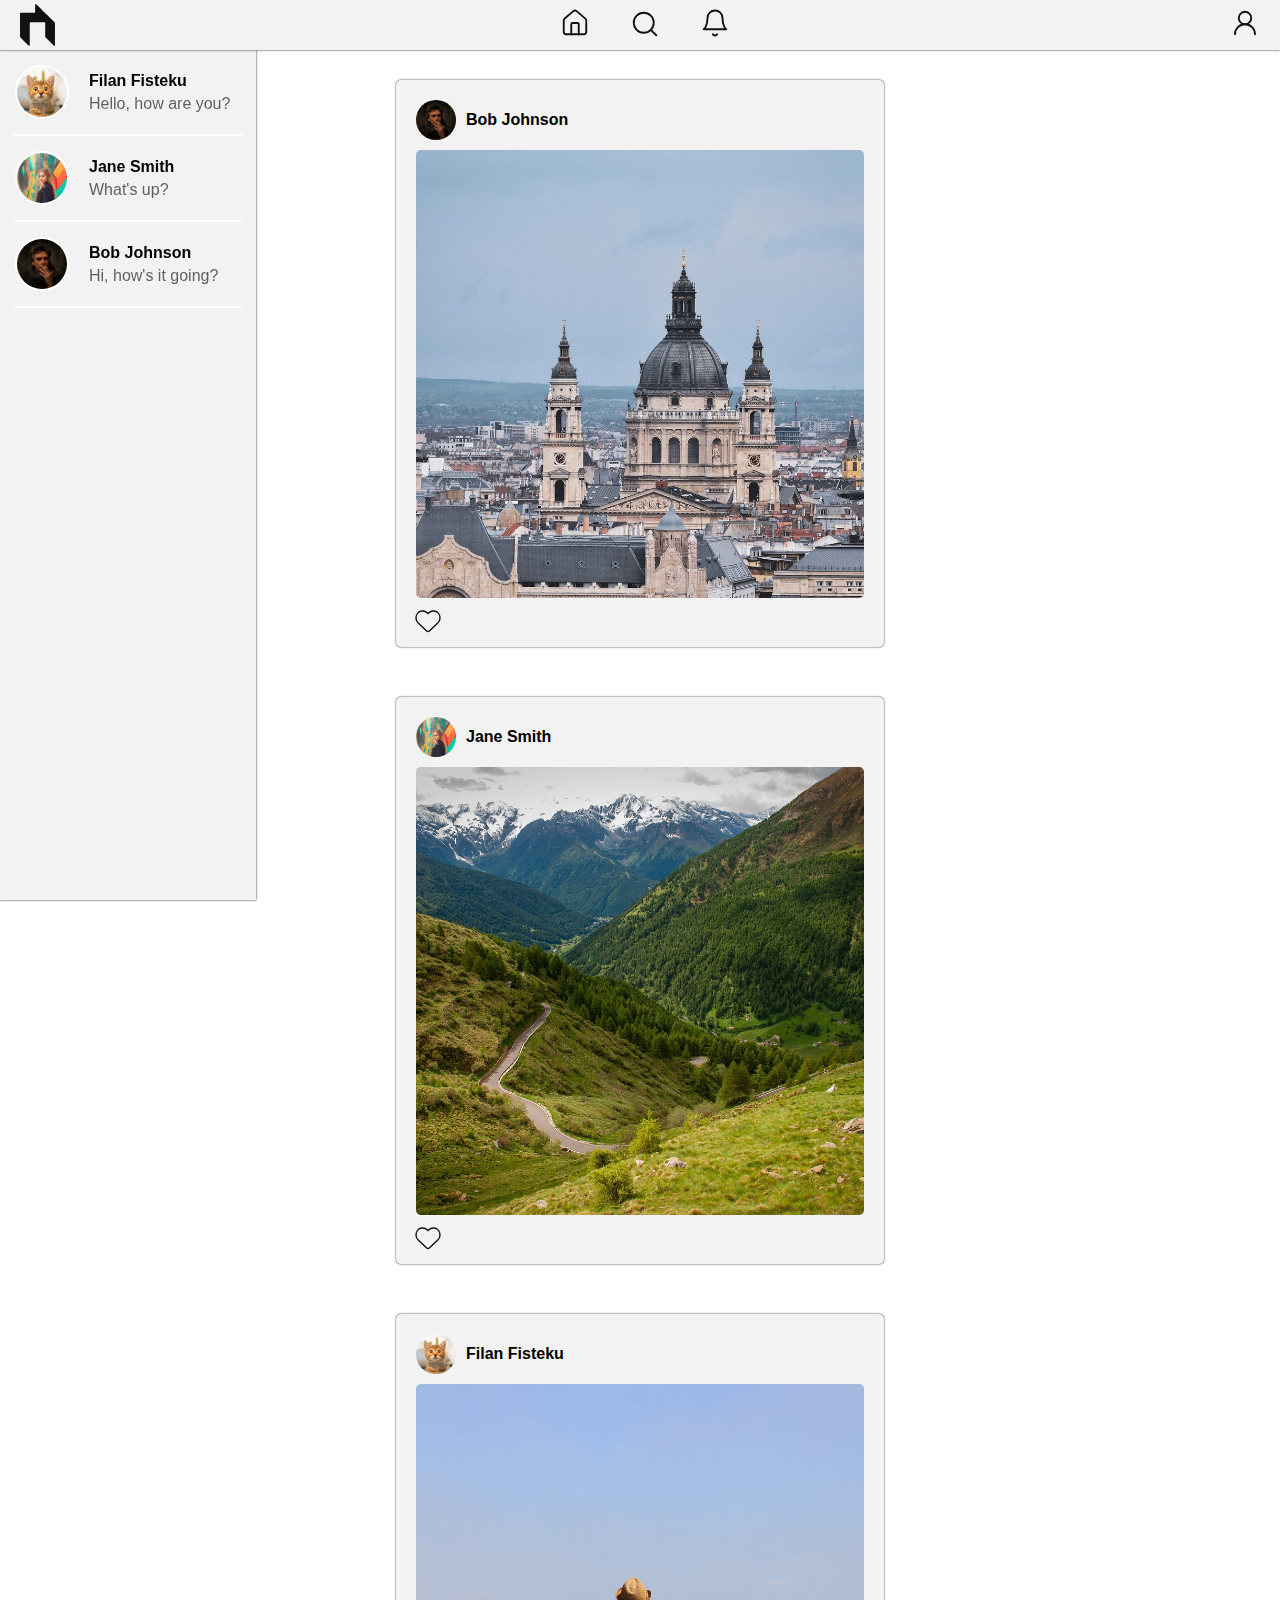
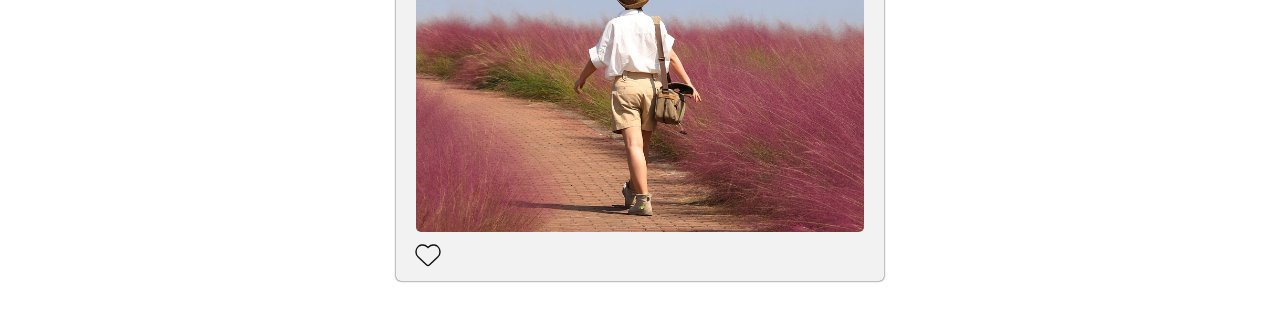
==== home/home.html @ fee501a8 "changed icons and finished login function" ====
<!DOCTYPE html>
<html>
    <head>
        <link rel="stylesheet" href="home.css">
        <meta name="viewport" content="width=device-width, initial-scale=1.0">
        <script src="home.js"></script>
    </head>
    <header>
        <img class="logo" src="../data/images/logo-gray.svg" alt="Logo">
        <nav class="nav-main">
            <ul class="nav-container">
                <li><a href="home.html"><img src="../data/images/home-thin.svg" alt="Home"></a></li>
                <li class="search">
                    <button id="toggle-button" onclick="toggleSearch()"><img src="../data/images/search-thin.svg" alt="Search"></button>
                    <input id="toggle-input" type="text" placeholder="Search">
                </li>
                <li><a href="home.html"><img src="../data/images/bell-thin.svg" alt="Notification"></a></li>
            </ul>
        </nav>
        <a href="../profile/profile.html"><img class="profile" src="../data/images/profile-thin.svg" alt="Profile"></a>
    </header>
    <body>
        <div class="home">
            <div class="messages">
                <ul>
                    <li>
                        <div class="user-info">
                            <img src="../data/images/users/cat.jpg" alt="User 1" class="rounded-image">
                            <div class="info">
                                <p class="username">Filan Fisteku</p>
                                <p class="last-text">Hello, how are you?</p>
                            </div>
                        </div>
                        <div class="list-separator"></div>
                    </li>
                    
                    <li>
                        <div class="user-info">
                            <img src="../data/images/users/portrait-woman.jpg" alt="User 2" class="rounded-image">
                            <div class="info">
                                <p class="username">Jane Smith</p>
                                <p class="last-text">What's up?</p>
                            </div>
                        </div>
                        <div class="list-separator"></div>
                    </li>
                    <li>
                        <div class="user-info">
                            <img src="../data/images/users/portrait-man.jpg" alt="User 3" class="rounded-image">
                            <div class="info">
                                <p class="username">Bob Johnson</p>
                                <p class="last-text">Hi, how's it going?</p>
                            </div>
                        </div>
                        <div class="list-separator"></div>
                    </li>
                  </ul>
            </div>
            <div class="feed">
                <div class="post">
                    <div class="post-header">
                        <div class="post-user">
                            <img src="../data/images/users/portrait-man.jpg" alt="User 1">
                            <p class="username">Bob Johnson</p>
                        </div>
                    </div>
                    <div class="post-content">
                        <div class="above-image"></div>
                        <img src="../data/images/posts/architecture.jpg" alt="Post">
                    </div>
                    <div class="actions">
                        <button onclick="like(this)" class="like" id="1">
                            <svg width="24" height="24" viewBox="0 0 512 512">
                                <path id="likepath" d="M47.6 300.4L228.3 469.1c7.5 7 17.4 10.9 27.7 10.9s20.2-3.9 27.7-10.9L464.4 300.4c30.4-28.3 47.6-68 47.6-109.5v-5.8c0-69.9-50.5-129.5-119.4-141C347 36.5 300.6 51.4 268 84L256 96 244 84c-32.6-32.6-79-47.5-124.6-39.9C50.5 55.6 0 115.2 0 185.1v5.8c0 41.5 17.2 81.2 47.6 109.5z"/>
                            </svg>
                        </button>
                    </div>
                </div>
                <div class="post">
                    <div class="post-header">
                        <div class="post-user">
                            <img src="../data/images/users/portrait-woman.jpg" alt="User 1">
                            <p class="username">Jane Smith</p>
                        </div>
                    </div>
                    <div class="post-content">
                        <div class="above-image"></div>
                        <img src="../data/images/posts/nature (2).jpg" alt="Post">
                    </div>
                    <div class="actions">
                        <button onclick="like(this)" class="like" id="2">
                            <svg width="24" height="24" viewBox="0 0 512 512">
                                <path id="likepath" d="M47.6 300.4L228.3 469.1c7.5 7 17.4 10.9 27.7 10.9s20.2-3.9 27.7-10.9L464.4 300.4c30.4-28.3 47.6-68 47.6-109.5v-5.8c0-69.9-50.5-129.5-119.4-141C347 36.5 300.6 51.4 268 84L256 96 244 84c-32.6-32.6-79-47.5-124.6-39.9C50.5 55.6 0 115.2 0 185.1v5.8c0 41.5 17.2 81.2 47.6 109.5z"/>
                            </svg>
                        </button>
                    </div>
                </div>
                <div class="post">
                    <div class="post-header">
                        <div class="post-user">
                            <img src="../data/images/users/cat.jpg" alt="User 1">
                            <p class="username">Filan Fisteku</p>
                        </div>
                    </div>
                    <div class="post-content">
                        <div class="above-image"></div>
                        <img src="../data/images/posts/nature.jpg" alt="Post">
                    </div>
                    <div class="actions">
                        <button onclick="like(this)" class="like" id="3">
                            <svg width="24" height="24" viewBox="0 0 512 512">
                                <path id="likepath" d="M47.6 300.4L228.3 469.1c7.5 7 17.4 10.9 27.7 10.9s20.2-3.9 27.7-10.9L464.4 300.4c30.4-28.3 47.6-68 47.6-109.5v-5.8c0-69.9-50.5-129.5-119.4-141C347 36.5 300.6 51.4 268 84L256 96 244 84c-32.6-32.6-79-47.5-124.6-39.9C50.5 55.6 0 115.2 0 185.1v5.8c0 41.5 17.2 81.2 47.6 109.5z"/>
                            </svg>
                        </button>
                    </div>
                </div>
            </div>
    </body>
</html>
---- home/home.css ----
* {
    padding: 0;
    margin: 0;
    font-family: 'Trebuchet MS', sans-serif;
}

header {
    background-color: #f2f2f2;
    position: fixed;
    top: 0;
    width: 100%;
    height: 50px;
    display: flex;
    justify-content: space-between;
    align-items: center;
    z-index: 999;
    box-shadow: #111 0px 0px 2px;
}

.profile {
    width: 30px;
    margin-right: 20px;
    transition: transform 0.1s ease;
}

.profile:hover {
    transform: scale(1.15);
}

.nav-container {
    display: flex;
    align-items: center;
    list-style: none;
}

.nav-container li {
    padding-left: 20px;
    padding-right: 20px;
}

.nav-container li a {
    text-decoration: none;
    color: #111;
}

.search {
    display: flex;
    align-items: center;
}

#toggle-input {
    display: none;
    width: 200px;
    height: 30px;
    box-shadow: #111 0px 0px 2px;
    border-radius: 20px;
    border: none;
    padding-left: 15px;
    outline: none;
    font-size: 18px;
}
#toggle-button{
    cursor: pointer;
    border: none;
    background-color: #f2f2f2;
    transition: transform 0.1s ease;
}

#toggle-button:hover{
    transform: scale(1.15);
}

#toggle-button img{
    width: 30px;
}

.nav-container li a img {
    width: 30px;
    transition: transform 0.1s ease;
}

.nav-container li a img:hover {
    transform: scale(1.15);
}

.logo {
    width: 35px;
    padding: 5px;
    padding-left: 20px;
}


body {
    background-color: #fff;
}

.home {
    display: flex;
}

.feed {
    width: 100vw;
    display: grid;
    justify-content: center;
    padding: 50px;
    padding-top: 80px;
    gap: 50px;
}

.post {
    background-color: #f2f2f2;
    padding: 20px;
    padding-bottom: 10px;
    border-radius: 5px;
    box-shadow: #111 0px 0px 2px;
}

.post-header {
    display: flex;
    align-items: center;
    padding-bottom: 10px;
    gap: 20px;
}

.post-content img {
    object-fit: cover;
    width: 35vw;
    height: 35vw;
    border-radius: 5px;
}

.above-image {
    position: absolute;
    width: 35vw;
    height: 35vw;
}

.post-user {
    display: flex;
    align-items: center;
    gap: 10px;
}

.post-user img {
    width: 40px;
    height: 40px;
    object-fit: cover;
    border-radius: 50%;
}

.like {
    cursor: pointer;
    background-color: #f2f2f2;
    border: none;
    margin-top: 7px;
}
#likepath {
    stroke: #111;
    stroke-width: 30px;
    fill: transparent;
    stroke-dasharray: 1600;
    stroke-dashoffset: 3200;
    transform-origin: center center;
}

.like svg{
    overflow: visible
}

.messages {
    position: fixed;
    left: 0;
    bottom: 0;
    top: 50px;
    width: 20vw;
    box-shadow: #111 0px 0px 2px;
    overflow-y: scroll;
    background-color: #f2f2f2;
    -ms-overflow-style: none;
    scrollbar-width: none;
}
.messages::-webkit-scrollbar{ 
    display: none;
}

.list-separator {
    width: 90%;
    height: 2px;
    background-color: #fff;
    margin-left: auto;
    margin-right: auto;
    border-radius: 50px;
}

.user-info {
    display: flex;
    align-items: center;
    padding: 15px;
    gap: 20px;
}

.rounded-image {
    object-fit: cover;
    width: 50px;
    height: 50px;
    border-radius: 50%;
    border: #fff 2px solid;
}

.username {
    font-weight: bold;
    margin-right: 10px;
}

.last-text {
    color: #222;
    opacity: 0.7;
}

.info {
    display: flex;
    flex-direction: column;
    gap: 5px;
}

@keyframes grow {
    from {
        width: 0;
    }
    to {
        width: 200px;
    }
}

@keyframes shrink {
    to {
        width: 0;
    }
    from {
        width: 200px;
    }
}

@keyframes like {
    0% {
        
        transform: scale(1);
    }
    50% {
        fill: transparent;
        transform: scale(0.8);
    }
    100% {
        stroke: red;
        fill: red;
        transform: scale(1);
    }
}

@keyframes dislike {
    0% {
        fill: red;
        stroke: red;
        transform: scale(1);
    }
    50% {
        fill: red;
        stroke: red;
        transform: scale(0.8);
    }
    100% {
        stroke: #111;
        fill: transparent;
        transform: scale(1);
    }
}
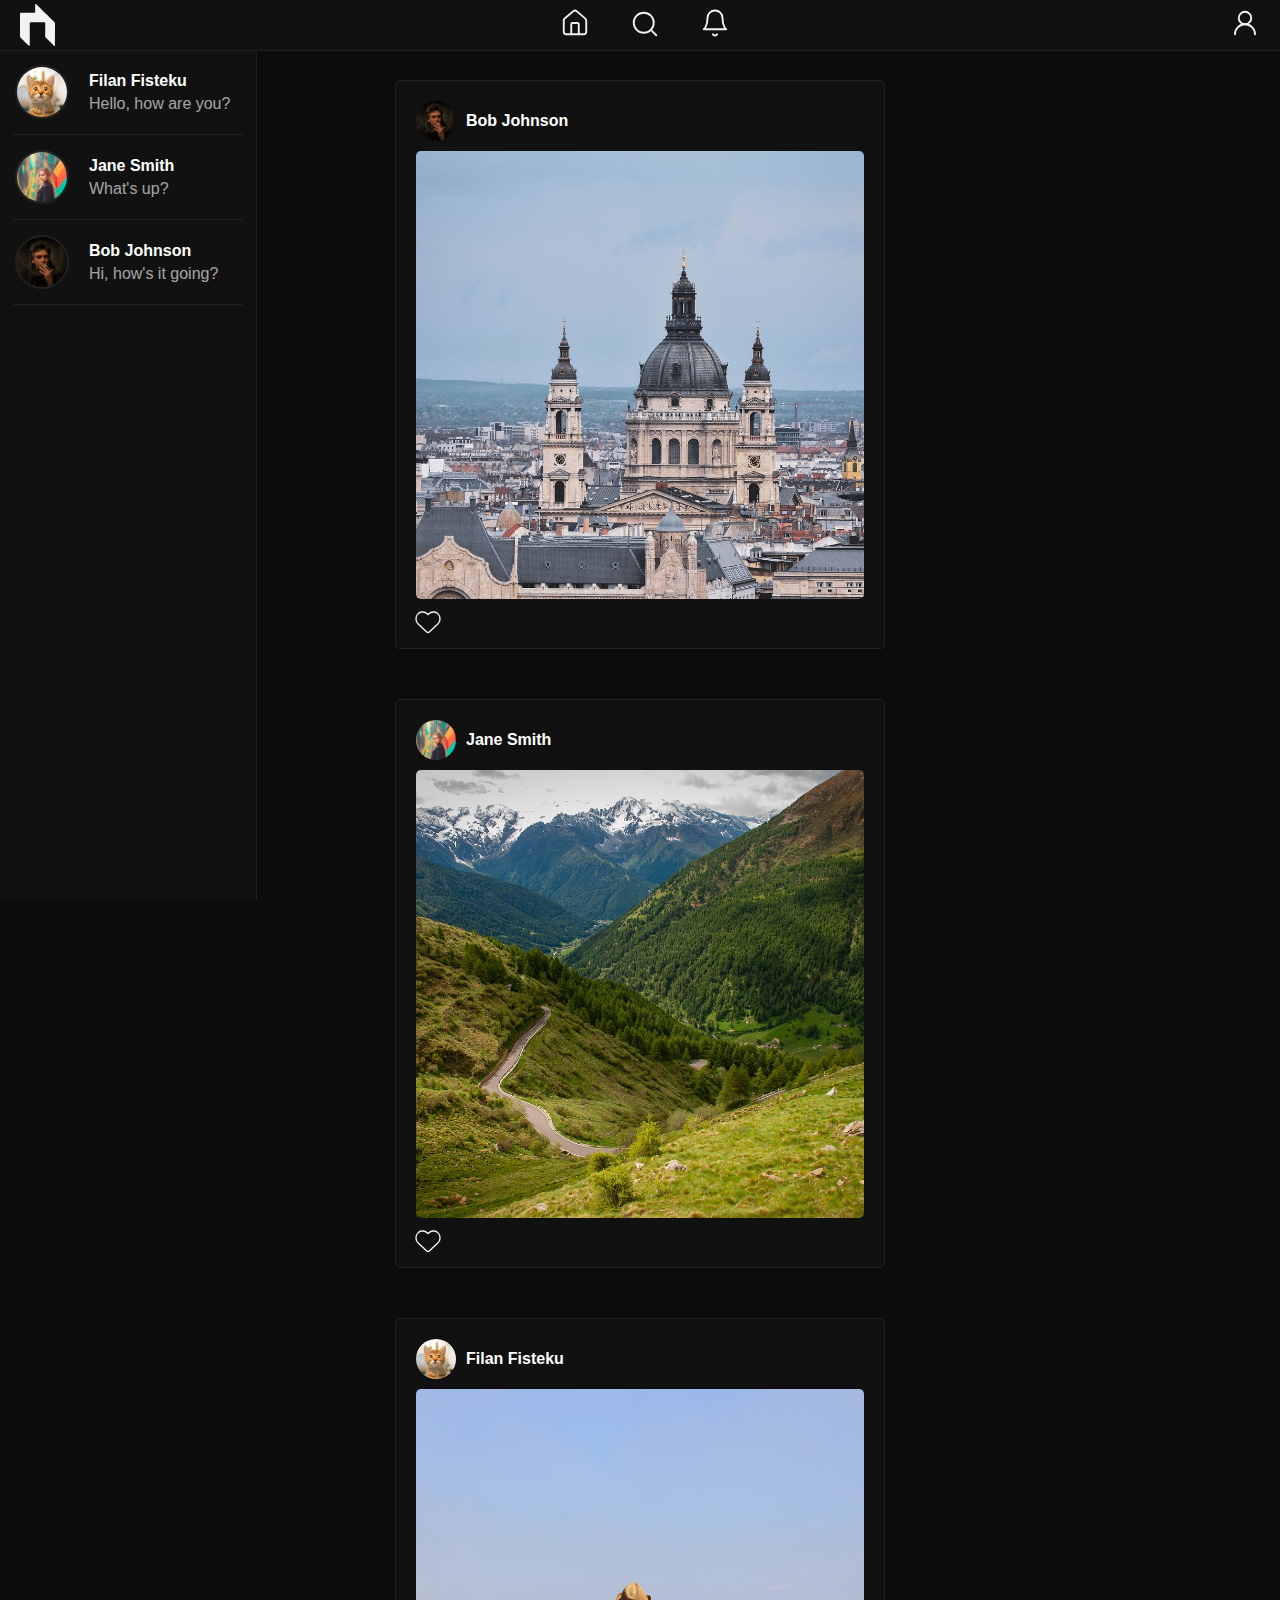
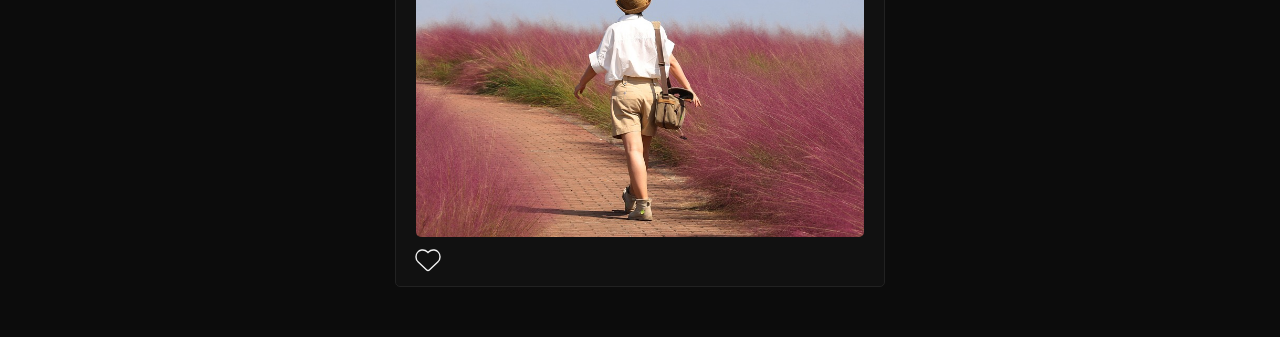
==== commit 7127fbdb: "changed mendax to dark mode" ====
--- a/home/home.html
+++ b/home/home.html
@@ -6,18 +6,18 @@
         <script src="home.js"></script>
     </head>
     <header>
-        <img class="logo" src="../data/images/logo-gray.svg" alt="Logo">
+        <img draggable="false" class="logo" src="../data/images/logo-white.svg" alt="Logo">
         <nav class="nav-main">
             <ul class="nav-container">
-                <li><a href="home.html"><img src="../data/images/home-thin.svg" alt="Home"></a></li>
+                <li><a href="home.html"><img draggable="false" src="../data/images/home-white.svg" alt="Home"></a></li>
                 <li class="search">
-                    <button id="toggle-button" onclick="toggleSearch()"><img src="../data/images/search-thin.svg" alt="Search"></button>
+                    <button id="toggle-button" onclick="toggleSearch()"><img draggable="false" src="../data/images/search-white.svg" alt="Search"></button>
                     <input id="toggle-input" type="text" placeholder="Search">
                 </li>
-                <li><a href="home.html"><img src="../data/images/bell-thin.svg" alt="Notification"></a></li>
+                <li><a href="home.html"><img draggable="false" src="../data/images/bell-white.svg" alt="Notification"></a></li>
             </ul>
         </nav>
-        <a href="../profile/profile.html"><img class="profile" src="../data/images/profile-thin.svg" alt="Profile"></a>
+        <a href="../profile/profile.html"><img draggable="false" class="profile" src="../data/images/profile-white.svg" alt="Profile"></a>
     </header>
     <body>
         <div class="home">
@@ -25,7 +25,7 @@
                 <ul>
                     <li>
                         <div class="user-info">
-                            <img src="../data/images/users/cat.jpg" alt="User 1" class="rounded-image">
+                            <img draggable="false" src="../data/images/users/cat.jpg" alt="User 1" class="rounded-image">
                             <div class="info">
                                 <p class="username">Filan Fisteku</p>
                                 <p class="last-text">Hello, how are you?</p>
@@ -36,7 +36,7 @@
                     
                     <li>
                         <div class="user-info">
-                            <img src="../data/images/users/portrait-woman.jpg" alt="User 2" class="rounded-image">
+                            <img draggable="false" src="../data/images/users/portrait-woman.jpg" alt="User 2" class="rounded-image">
                             <div class="info">
                                 <p class="username">Jane Smith</p>
                                 <p class="last-text">What's up?</p>
@@ -46,7 +46,7 @@
                     </li>
                     <li>
                         <div class="user-info">
-                            <img src="../data/images/users/portrait-man.jpg" alt="User 3" class="rounded-image">
+                            <img draggable="false" src="../data/images/users/portrait-man.jpg" alt="User 3" class="rounded-image">
                             <div class="info">
                                 <p class="username">Bob Johnson</p>
                                 <p class="last-text">Hi, how's it going?</p>
@@ -60,13 +60,13 @@
                 <div class="post">
                     <div class="post-header">
                         <div class="post-user">
-                            <img src="../data/images/users/portrait-man.jpg" alt="User 1">
+                            <img draggable="false" src="../data/images/users/portrait-man.jpg" alt="User 1">
                             <p class="username">Bob Johnson</p>
                         </div>
                     </div>
                     <div class="post-content">
-                        <div class="above-image"></div>
-                        <img src="../data/images/posts/architecture.jpg" alt="Post">
+                        <!-- <div class="above-image"></div> -->
+                        <img draggable="false" src="../data/images/posts/architecture.jpg" alt="Post">
                     </div>
                     <div class="actions">
                         <button onclick="like(this)" class="like" id="1">
@@ -79,13 +79,13 @@
                 <div class="post">
                     <div class="post-header">
                         <div class="post-user">
-                            <img src="../data/images/users/portrait-woman.jpg" alt="User 1">
+                            <img draggable="false" src="../data/images/users/portrait-woman.jpg" alt="User 1">
                             <p class="username">Jane Smith</p>
                         </div>
                     </div>
                     <div class="post-content">
-                        <div class="above-image"></div>
-                        <img src="../data/images/posts/nature (2).jpg" alt="Post">
+                        <!-- <div class="above-image"></div> -->
+                        <img draggable="false" src="../data/images/posts/nature (2).jpg" alt="Post">
                     </div>
                     <div class="actions">
                         <button onclick="like(this)" class="like" id="2">
@@ -98,13 +98,13 @@
                 <div class="post">
                     <div class="post-header">
                         <div class="post-user">
-                            <img src="../data/images/users/cat.jpg" alt="User 1">
+                            <img draggable="false" src="../data/images/users/cat.jpg" alt="User 1">
                             <p class="username">Filan Fisteku</p>
                         </div>
                     </div>
                     <div class="post-content">
-                        <div class="above-image"></div>
-                        <img src="../data/images/posts/nature.jpg" alt="Post">
+                        <!-- <div class="above-image"></div> -->
+                        <img draggable="false" src="../data/images/posts/nature.jpg" alt="Post">
                     </div>
                     <div class="actions">
                         <button onclick="like(this)" class="like" id="3">
--- a/home/home.css
+++ b/home/home.css
@@ -1,3 +1,13 @@
+:root {
+    --black: #0c0c0c;
+    --white: #fff;
+    --main-black: #111;
+    --secondary-black: #222;
+    --main-white: #f2f2f2;
+    --secondary-white: #e2e2e2;
+    --main-red: #b00000;
+}
+
 * {
     padding: 0;
     margin: 0;
@@ -5,7 +15,7 @@
 }
 
 header {
-    background-color: #f2f2f2;
+    background-color: var(--main-black);
     position: fixed;
     top: 0;
     width: 100%;
@@ -14,7 +24,14 @@
     justify-content: space-between;
     align-items: center;
     z-index: 999;
-    box-shadow: #111 0px 0px 2px;
+    border-bottom: var(--secondary-black) solid 1px
+}
+
+img {
+    user-select: none;
+    -moz-user-select: none;
+    -webkit-user-select: none;
+    -ms-user-select: none;
 }
 
 .profile {
@@ -40,7 +57,6 @@
 
 .nav-container li a {
     text-decoration: none;
-    color: #111;
 }
 
 .search {
@@ -52,17 +68,23 @@
     display: none;
     width: 200px;
     height: 30px;
-    box-shadow: #111 0px 0px 2px;
-    border-radius: 20px;
+    border-radius: 5px;
     border: none;
     padding-left: 15px;
     outline: none;
     font-size: 18px;
-}
+    background-color: var(--main-white);
+}
+
+#toggle-input::placeholder {
+    color: var(--black);
+    opacity: 0.5;
+}
+
 #toggle-button{
     cursor: pointer;
     border: none;
-    background-color: #f2f2f2;
+    background-color: var(--main-black);
     transition: transform 0.1s ease;
 }
 
@@ -91,7 +113,7 @@
 
 
 body {
-    background-color: #fff;
+    background-color: var(--black);
 }
 
 .home {
@@ -108,11 +130,11 @@
 }
 
 .post {
-    background-color: #f2f2f2;
+    background-color: var(--main-black);
     padding: 20px;
     padding-bottom: 10px;
     border-radius: 5px;
-    box-shadow: #111 0px 0px 2px;
+    border: var(--secondary-black) solid 1px;
 }
 
 .post-header {
@@ -150,12 +172,12 @@
 
 .like {
     cursor: pointer;
-    background-color: #f2f2f2;
+    background-color: var(--main-black);
     border: none;
     margin-top: 7px;
 }
 #likepath {
-    stroke: #111;
+    stroke: var(--main-white);
     stroke-width: 30px;
     fill: transparent;
     stroke-dasharray: 1600;
@@ -173,11 +195,11 @@
     bottom: 0;
     top: 50px;
     width: 20vw;
-    box-shadow: #111 0px 0px 2px;
     overflow-y: scroll;
-    background-color: #f2f2f2;
+    background-color: var(--main-black);
     -ms-overflow-style: none;
     scrollbar-width: none;
+    border-right: var(--secondary-black) solid 1px;
 }
 .messages::-webkit-scrollbar{ 
     display: none;
@@ -185,8 +207,8 @@
 
 .list-separator {
     width: 90%;
-    height: 2px;
-    background-color: #fff;
+    height: 1px;
+    background-color: var(--secondary-black);
     margin-left: auto;
     margin-right: auto;
     border-radius: 50px;
@@ -204,16 +226,17 @@
     width: 50px;
     height: 50px;
     border-radius: 50%;
-    border: #fff 2px solid;
+    border: var(--secondary-black) 2px solid;
 }
 
 .username {
     font-weight: bold;
     margin-right: 10px;
+    color: var(--white);
 }
 
 .last-text {
-    color: #222;
+    color: var(--secondary-white);
     opacity: 0.7;
 }
 
@@ -243,7 +266,6 @@
 
 @keyframes like {
     0% {
-        
         transform: scale(1);
     }
     50% {
@@ -251,25 +273,25 @@
         transform: scale(0.8);
     }
     100% {
-        stroke: red;
-        fill: red;
+        stroke: var(--main-red);
+        fill: var(--main-red);
         transform: scale(1);
     }
 }
 
 @keyframes dislike {
     0% {
-        fill: red;
-        stroke: red;
+        fill: var(--main-red);
+        stroke: var(--main-red);
         transform: scale(1);
     }
     50% {
-        fill: red;
-        stroke: red;
+        fill: var(--main-red);
+        stroke: var(--main-red);
         transform: scale(0.8);
     }
     100% {
-        stroke: #111;
+        stroke: var(--main-white);
         fill: transparent;
         transform: scale(1);
     }
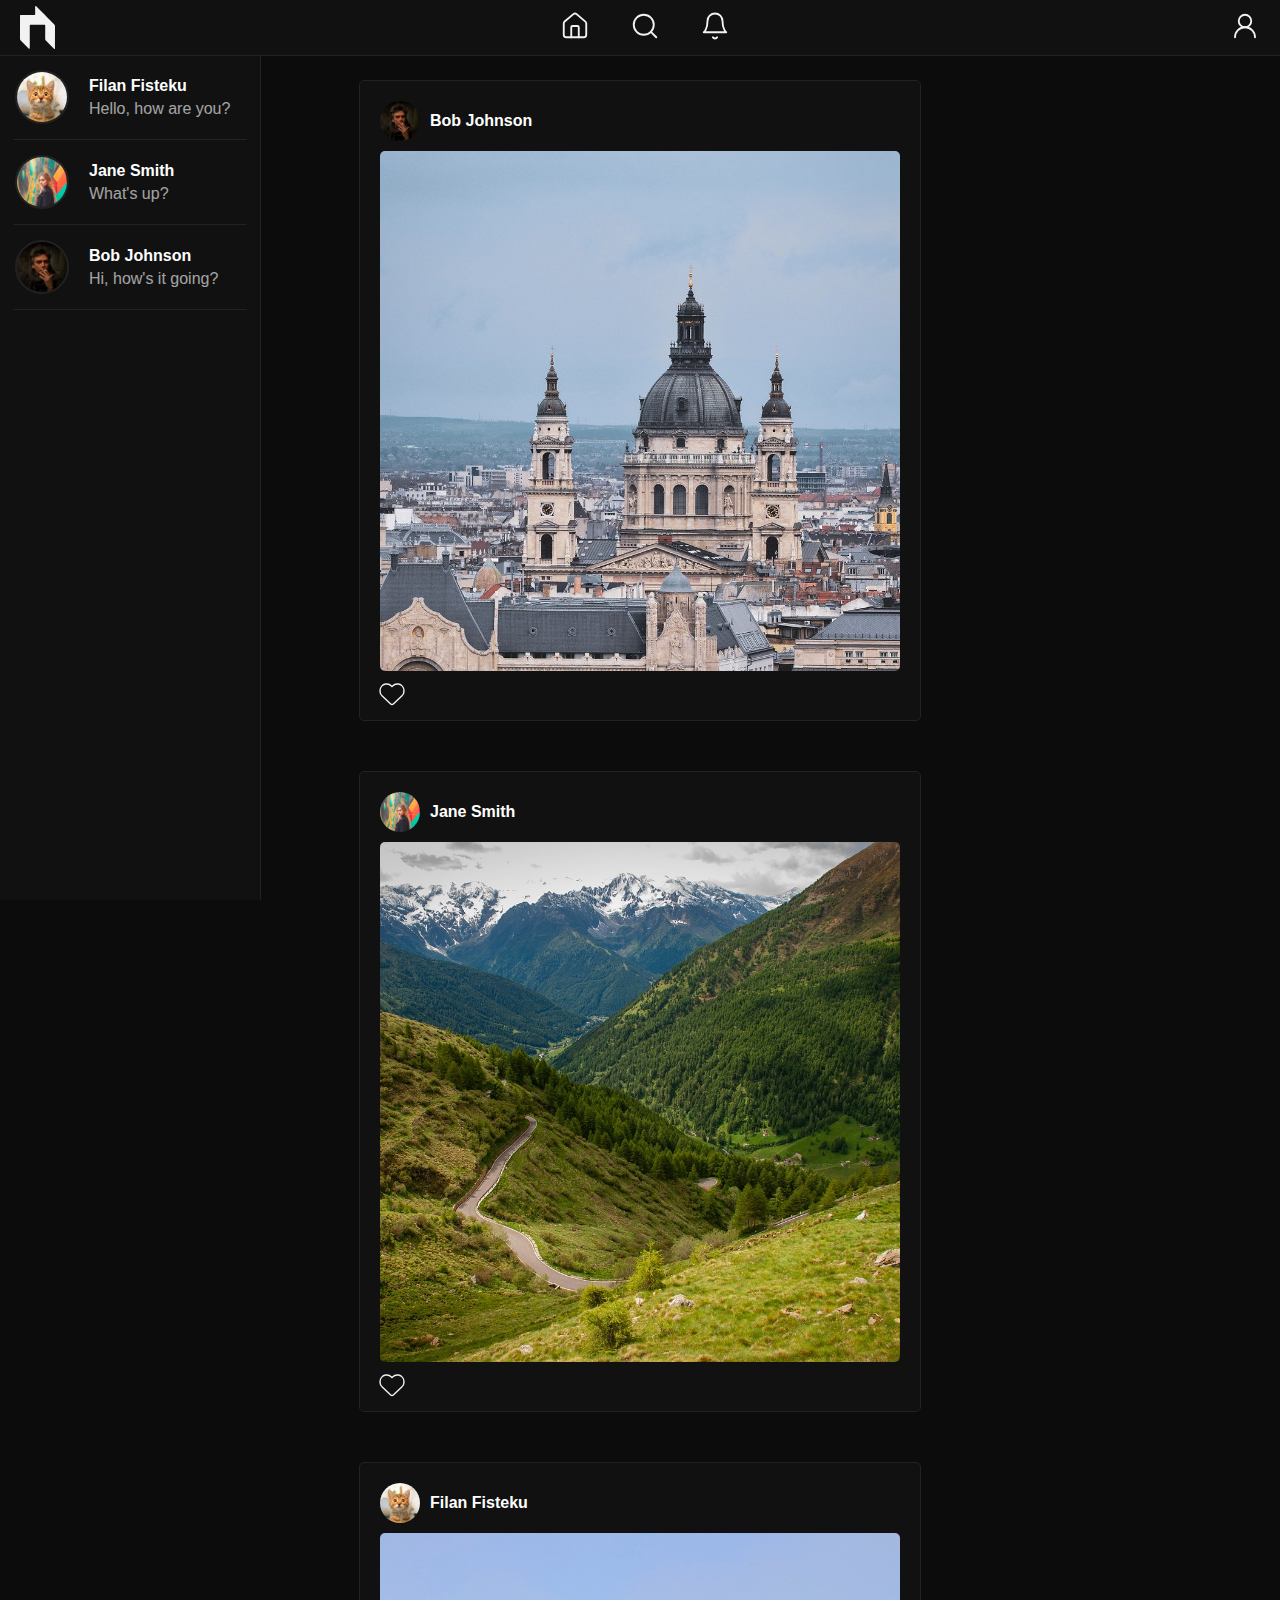
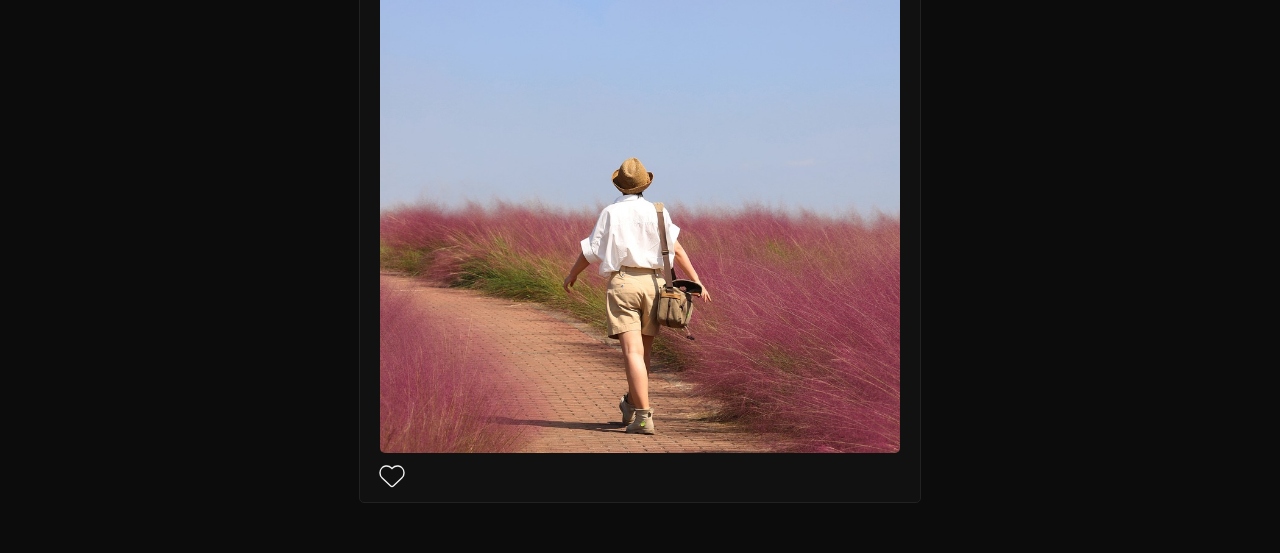
==== commit e4c29733: "added responsive" ====
--- a/home/home.html
+++ b/home/home.html
@@ -7,6 +7,7 @@
     </head>
     <header>
         <img draggable="false" class="logo" src="../data/images/logo-white.svg" alt="Logo">
+        <button class="messaging" onclick="showMessages()"><img draggable="false" src="../data/images/messages-white.svg" alt="Messages"></button>
         <nav class="nav-main">
             <ul class="nav-container">
                 <li><a href="home.html"><img draggable="false" src="../data/images/home-white.svg" alt="Home"></a></li>
@@ -21,7 +22,7 @@
     </header>
     <body>
         <div class="home">
-            <div class="messages">
+            <div class="messages" id="messages">
                 <ul>
                     <li>
                         <div class="user-info">
--- a/home/home.css
+++ b/home/home.css
@@ -19,7 +19,7 @@
     position: fixed;
     top: 0;
     width: 100%;
-    height: 50px;
+    height: 55px;
     display: flex;
     justify-content: space-between;
     align-items: center;
@@ -111,6 +111,21 @@
     padding-left: 20px;
 }
 
+.messaging {
+    display: none;
+    margin-left: 20px;
+    background-color: var(--main-black);
+    border: none;
+}
+
+.messaging img {
+    width: 30px;
+    transition: transform 0.1s ease;
+}
+
+.messaging img:hover {
+    transform: scale(1.15);
+}
 
 body {
     background-color: var(--black);
@@ -130,6 +145,8 @@
 }
 
 .post {
+    width: 520px;
+    height: auto;
     background-color: var(--main-black);
     padding: 20px;
     padding-bottom: 10px;
@@ -146,15 +163,11 @@
 
 .post-content img {
     object-fit: cover;
-    width: 35vw;
-    height: 35vw;
+    width: 100%;
+    aspect-ratio: 1/1;
     border-radius: 5px;
-}
-
-.above-image {
-    position: absolute;
-    width: 35vw;
-    height: 35vw;
+    margin-left: auto;
+    margin-left: auto;
 }
 
 .post-user {
@@ -193,13 +206,14 @@
     position: fixed;
     left: 0;
     bottom: 0;
-    top: 50px;
-    width: 20vw;
+    top: 55px;
+    width: 260px;
     overflow-y: scroll;
     background-color: var(--main-black);
     -ms-overflow-style: none;
     scrollbar-width: none;
     border-right: var(--secondary-black) solid 1px;
+    transition: all 0.3s ease-in;
 }
 .messages::-webkit-scrollbar{ 
     display: none;
@@ -295,4 +309,37 @@
         fill: transparent;
         transform: scale(1);
     }
+}
+
+@media only screen and (max-width: 1250px) {
+    .messages {
+        left: -260px;
+    }
+    .messaging {
+        display: block;
+    }
+    .logo {
+        display: none;
+    }
+}
+
+@media only screen and (max-width: 750px) {
+    .post {
+        width: 70vw;
+        height: auto;
+    }
+    .feed {
+        padding: 5px;
+        padding-top: 80px;
+    }
+}
+
+@media only screen and (max-width: 450px) {
+    /* .post {
+        width: 100vw;
+    } */
+    .feed {
+        padding: 5px;
+        padding-top: 80px;
+    }
 }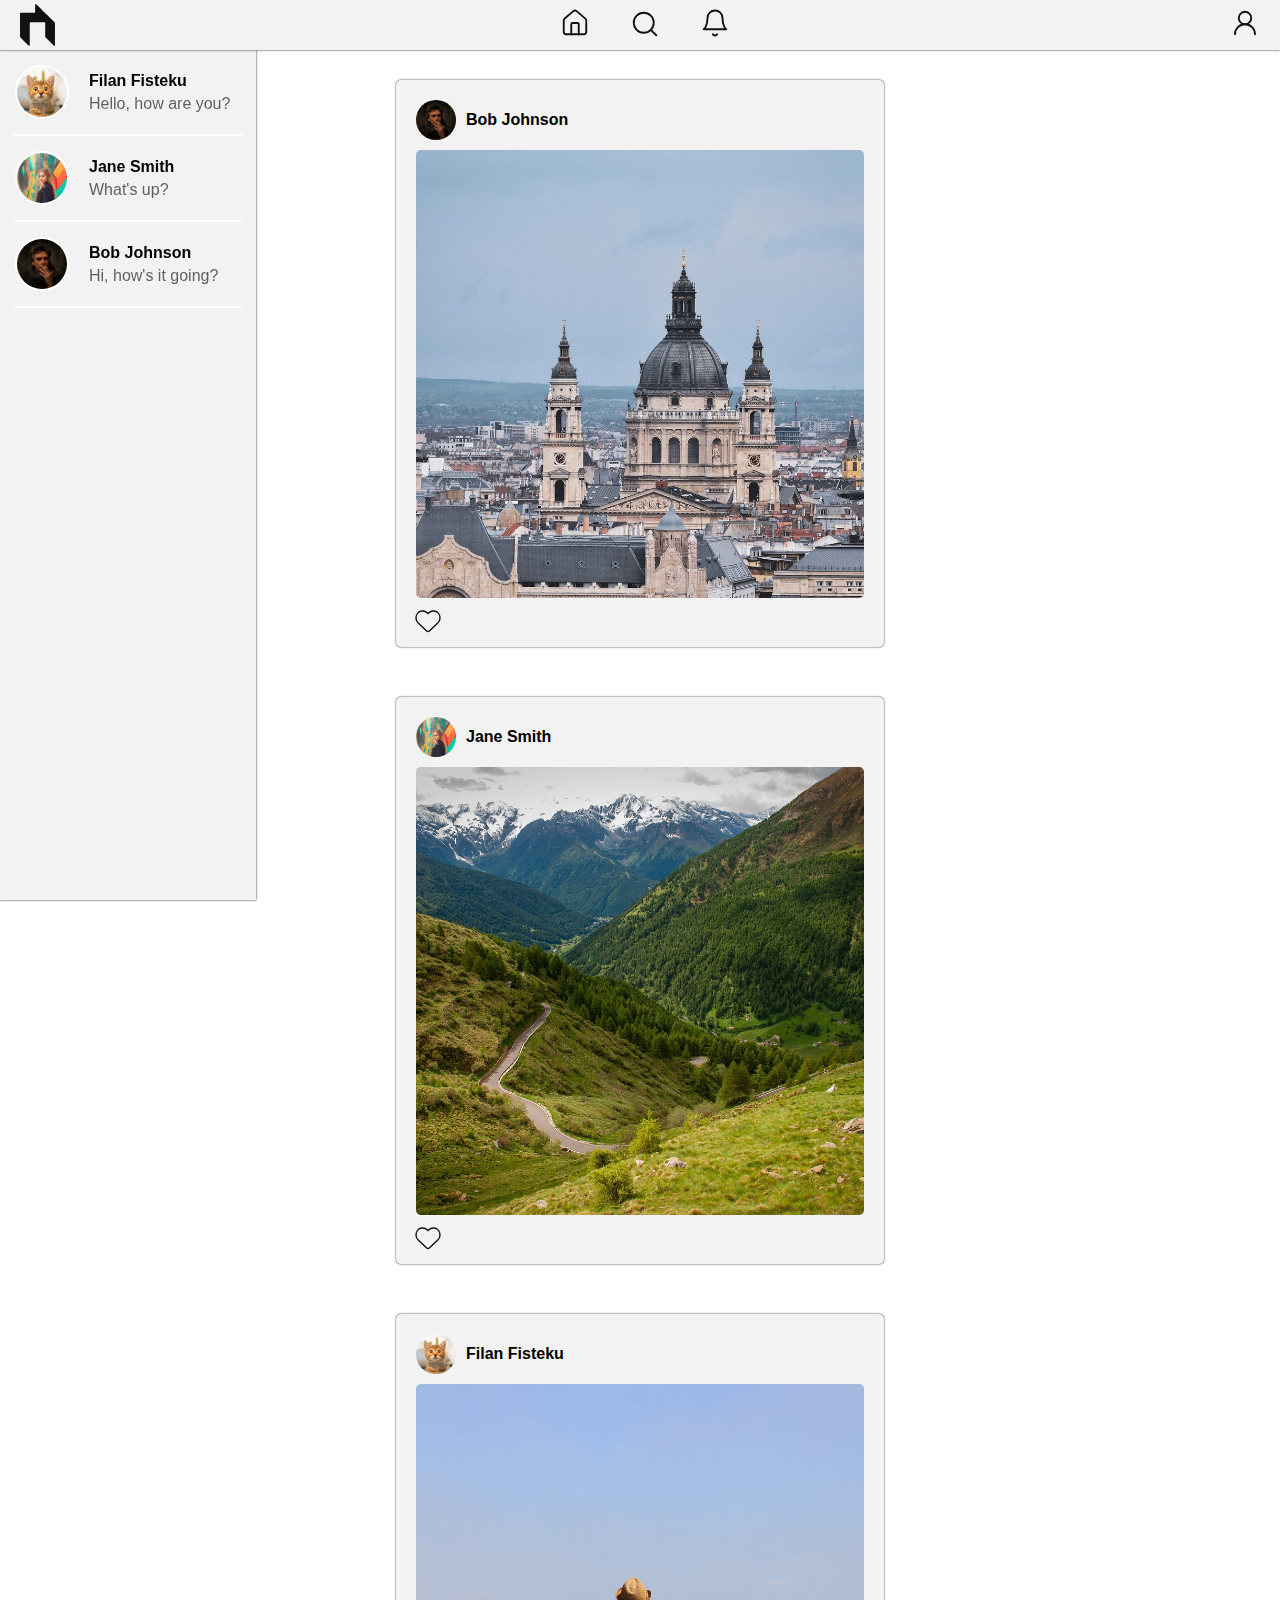
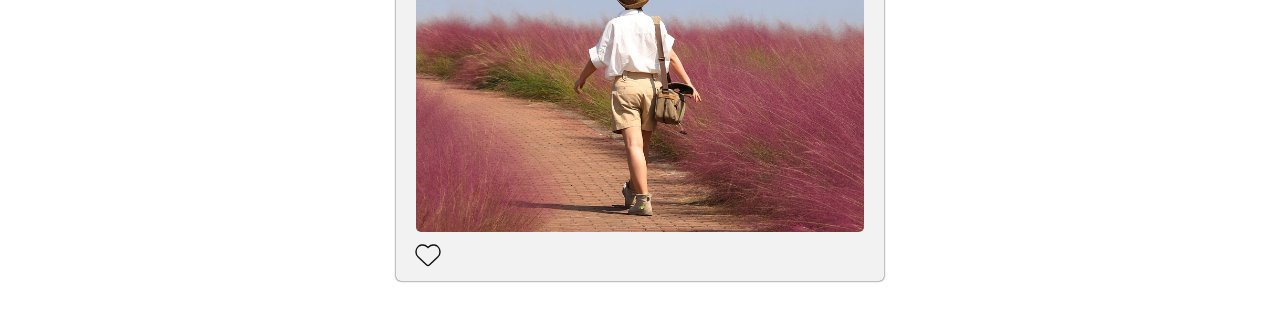
==== commit 4ee0976f: "hello" ====
--- a/home/home.html
+++ b/home/home.html
@@ -6,27 +6,26 @@
         <script src="home.js"></script>
     </head>
     <header>
-        <img draggable="false" class="logo" src="../data/images/logo-white.svg" alt="Logo">
-        <button class="messaging" onclick="showMessages()"><img draggable="false" src="../data/images/messages-white.svg" alt="Messages"></button>
+        <img class="logo" src="../data/images/logo-gray.svg" alt="Logo">
         <nav class="nav-main">
             <ul class="nav-container">
-                <li><a href="home.html"><img draggable="false" src="../data/images/home-white.svg" alt="Home"></a></li>
+                <li><a href="home.html"><img src="../data/images/home-thin.svg" alt="Home"></a></li>
                 <li class="search">
-                    <button id="toggle-button" onclick="toggleSearch()"><img draggable="false" src="../data/images/search-white.svg" alt="Search"></button>
+                    <button id="toggle-button" onclick="toggleSearch()"><img src="../data/images/search-thin.svg" alt="Search"></button>
                     <input id="toggle-input" type="text" placeholder="Search">
                 </li>
-                <li><a href="home.html"><img draggable="false" src="../data/images/bell-white.svg" alt="Notification"></a></li>
+                <li><a href="home.html"><img src="../data/images/bell-thin.svg" alt="Notification"></a></li>
             </ul>
         </nav>
-        <a href="../profile/profile.html"><img draggable="false" class="profile" src="../data/images/profile-white.svg" alt="Profile"></a>
+        <a href="../profile/profile.html"><img class="profile" src="../data/images/profile-thin.svg" alt="Profile"></a>
     </header>
     <body>
         <div class="home">
-            <div class="messages" id="messages">
+            <div class="messages">
                 <ul>
                     <li>
                         <div class="user-info">
-                            <img draggable="false" src="../data/images/users/cat.jpg" alt="User 1" class="rounded-image">
+                            <img src="../data/images/users/cat.jpg" alt="User 1" class="rounded-image">
                             <div class="info">
                                 <p class="username">Filan Fisteku</p>
                                 <p class="last-text">Hello, how are you?</p>
@@ -37,7 +36,7 @@
                     
                     <li>
                         <div class="user-info">
-                            <img draggable="false" src="../data/images/users/portrait-woman.jpg" alt="User 2" class="rounded-image">
+                            <img src="../data/images/users/portrait-woman.jpg" alt="User 2" class="rounded-image">
                             <div class="info">
                                 <p class="username">Jane Smith</p>
                                 <p class="last-text">What's up?</p>
@@ -47,7 +46,7 @@
                     </li>
                     <li>
                         <div class="user-info">
-                            <img draggable="false" src="../data/images/users/portrait-man.jpg" alt="User 3" class="rounded-image">
+                            <img src="../data/images/users/portrait-man.jpg" alt="User 3" class="rounded-image">
                             <div class="info">
                                 <p class="username">Bob Johnson</p>
                                 <p class="last-text">Hi, how's it going?</p>
@@ -61,13 +60,13 @@
                 <div class="post">
                     <div class="post-header">
                         <div class="post-user">
-                            <img draggable="false" src="../data/images/users/portrait-man.jpg" alt="User 1">
+                            <img src="../data/images/users/portrait-man.jpg" alt="User 1">
                             <p class="username">Bob Johnson</p>
                         </div>
                     </div>
                     <div class="post-content">
-                        <!-- <div class="above-image"></div> -->
-                        <img draggable="false" src="../data/images/posts/architecture.jpg" alt="Post">
+                        <div class="above-image"></div>
+                        <img src="../data/images/posts/architecture.jpg" alt="Post">
                     </div>
                     <div class="actions">
                         <button onclick="like(this)" class="like" id="1">
@@ -80,13 +79,13 @@
                 <div class="post">
                     <div class="post-header">
                         <div class="post-user">
-                            <img draggable="false" src="../data/images/users/portrait-woman.jpg" alt="User 1">
+                            <img src="../data/images/users/portrait-woman.jpg" alt="User 1">
                             <p class="username">Jane Smith</p>
                         </div>
                     </div>
                     <div class="post-content">
-                        <!-- <div class="above-image"></div> -->
-                        <img draggable="false" src="../data/images/posts/nature (2).jpg" alt="Post">
+                        <div class="above-image"></div>
+                        <img src="../data/images/posts/nature (2).jpg" alt="Post">
                     </div>
                     <div class="actions">
                         <button onclick="like(this)" class="like" id="2">
@@ -99,13 +98,13 @@
                 <div class="post">
                     <div class="post-header">
                         <div class="post-user">
-                            <img draggable="false" src="../data/images/users/cat.jpg" alt="User 1">
+                            <img src="../data/images/users/cat.jpg" alt="User 1">
                             <p class="username">Filan Fisteku</p>
                         </div>
                     </div>
                     <div class="post-content">
-                        <!-- <div class="above-image"></div> -->
-                        <img draggable="false" src="../data/images/posts/nature.jpg" alt="Post">
+                        <div class="above-image"></div>
+                        <img src="../data/images/posts/nature.jpg" alt="Post">
                     </div>
                     <div class="actions">
                         <button onclick="like(this)" class="like" id="3">
--- a/home/home.css
+++ b/home/home.css
@@ -1,13 +1,3 @@
-:root {
-    --black: #0c0c0c;
-    --white: #fff;
-    --main-black: #111;
-    --secondary-black: #222;
-    --main-white: #f2f2f2;
-    --secondary-white: #e2e2e2;
-    --main-red: #b00000;
-}
-
 * {
     padding: 0;
     margin: 0;
@@ -15,23 +5,16 @@
 }
 
 header {
-    background-color: var(--main-black);
+    background-color: #f2f2f2;
     position: fixed;
     top: 0;
     width: 100%;
-    height: 55px;
+    height: 50px;
     display: flex;
     justify-content: space-between;
     align-items: center;
     z-index: 999;
-    border-bottom: var(--secondary-black) solid 1px
-}
-
-img {
-    user-select: none;
-    -moz-user-select: none;
-    -webkit-user-select: none;
-    -ms-user-select: none;
+    box-shadow: #111 0px 0px 2px;
 }
 
 .profile {
@@ -57,6 +40,7 @@
 
 .nav-container li a {
     text-decoration: none;
+    color: #111;
 }
 
 .search {
@@ -68,23 +52,17 @@
     display: none;
     width: 200px;
     height: 30px;
-    border-radius: 5px;
+    box-shadow: #111 0px 0px 2px;
+    border-radius: 20px;
     border: none;
     padding-left: 15px;
     outline: none;
     font-size: 18px;
-    background-color: var(--main-white);
-}
-
-#toggle-input::placeholder {
-    color: var(--black);
-    opacity: 0.5;
-}
-
+}
 #toggle-button{
     cursor: pointer;
     border: none;
-    background-color: var(--main-black);
+    background-color: #f2f2f2;
     transition: transform 0.1s ease;
 }
 
@@ -111,24 +89,9 @@
     padding-left: 20px;
 }
 
-.messaging {
-    display: none;
-    margin-left: 20px;
-    background-color: var(--main-black);
-    border: none;
-}
-
-.messaging img {
-    width: 30px;
-    transition: transform 0.1s ease;
-}
-
-.messaging img:hover {
-    transform: scale(1.15);
-}
 
 body {
-    background-color: var(--black);
+    background-color: #fff;
 }
 
 .home {
@@ -145,13 +108,11 @@
 }
 
 .post {
-    width: 520px;
-    height: auto;
-    background-color: var(--main-black);
+    background-color: #f2f2f2;
     padding: 20px;
     padding-bottom: 10px;
     border-radius: 5px;
-    border: var(--secondary-black) solid 1px;
+    box-shadow: #111 0px 0px 2px;
 }
 
 .post-header {
@@ -163,11 +124,15 @@
 
 .post-content img {
     object-fit: cover;
-    width: 100%;
-    aspect-ratio: 1/1;
+    width: 35vw;
+    height: 35vw;
     border-radius: 5px;
-    margin-left: auto;
-    margin-left: auto;
+}
+
+.above-image {
+    position: absolute;
+    width: 35vw;
+    height: 35vw;
 }
 
 .post-user {
@@ -185,12 +150,12 @@
 
 .like {
     cursor: pointer;
-    background-color: var(--main-black);
+    background-color: #f2f2f2;
     border: none;
     margin-top: 7px;
 }
 #likepath {
-    stroke: var(--main-white);
+    stroke: #111;
     stroke-width: 30px;
     fill: transparent;
     stroke-dasharray: 1600;
@@ -206,14 +171,13 @@
     position: fixed;
     left: 0;
     bottom: 0;
-    top: 55px;
-    width: 260px;
+    top: 50px;
+    width: 20vw;
+    box-shadow: #111 0px 0px 2px;
     overflow-y: scroll;
-    background-color: var(--main-black);
+    background-color: #f2f2f2;
     -ms-overflow-style: none;
     scrollbar-width: none;
-    border-right: var(--secondary-black) solid 1px;
-    transition: all 0.3s ease-in;
 }
 .messages::-webkit-scrollbar{ 
     display: none;
@@ -221,8 +185,8 @@
 
 .list-separator {
     width: 90%;
-    height: 1px;
-    background-color: var(--secondary-black);
+    height: 2px;
+    background-color: #fff;
     margin-left: auto;
     margin-right: auto;
     border-radius: 50px;
@@ -240,17 +204,16 @@
     width: 50px;
     height: 50px;
     border-radius: 50%;
-    border: var(--secondary-black) 2px solid;
+    border: #fff 2px solid;
 }
 
 .username {
     font-weight: bold;
     margin-right: 10px;
-    color: var(--white);
 }
 
 .last-text {
-    color: var(--secondary-white);
+    color: #222;
     opacity: 0.7;
 }
 
@@ -280,6 +243,7 @@
 
 @keyframes like {
     0% {
+        
         transform: scale(1);
     }
     50% {
@@ -287,59 +251,26 @@
         transform: scale(0.8);
     }
     100% {
-        stroke: var(--main-red);
-        fill: var(--main-red);
+        stroke: red;
+        fill: red;
         transform: scale(1);
     }
 }
 
 @keyframes dislike {
     0% {
-        fill: var(--main-red);
-        stroke: var(--main-red);
+        fill: red;
+        stroke: red;
         transform: scale(1);
     }
     50% {
-        fill: var(--main-red);
-        stroke: var(--main-red);
+        fill: red;
+        stroke: red;
         transform: scale(0.8);
     }
     100% {
-        stroke: var(--main-white);
+        stroke: #111;
         fill: transparent;
         transform: scale(1);
     }
-}
-
-@media only screen and (max-width: 1250px) {
-    .messages {
-        left: -260px;
-    }
-    .messaging {
-        display: block;
-    }
-    .logo {
-        display: none;
-    }
-}
-
-@media only screen and (max-width: 750px) {
-    .post {
-        width: 70vw;
-        height: auto;
-    }
-    .feed {
-        padding: 5px;
-        padding-top: 80px;
-    }
-}
-
-@media only screen and (max-width: 450px) {
-    /* .post {
-        width: 100vw;
-    } */
-    .feed {
-        padding: 5px;
-        padding-top: 80px;
-    }
 }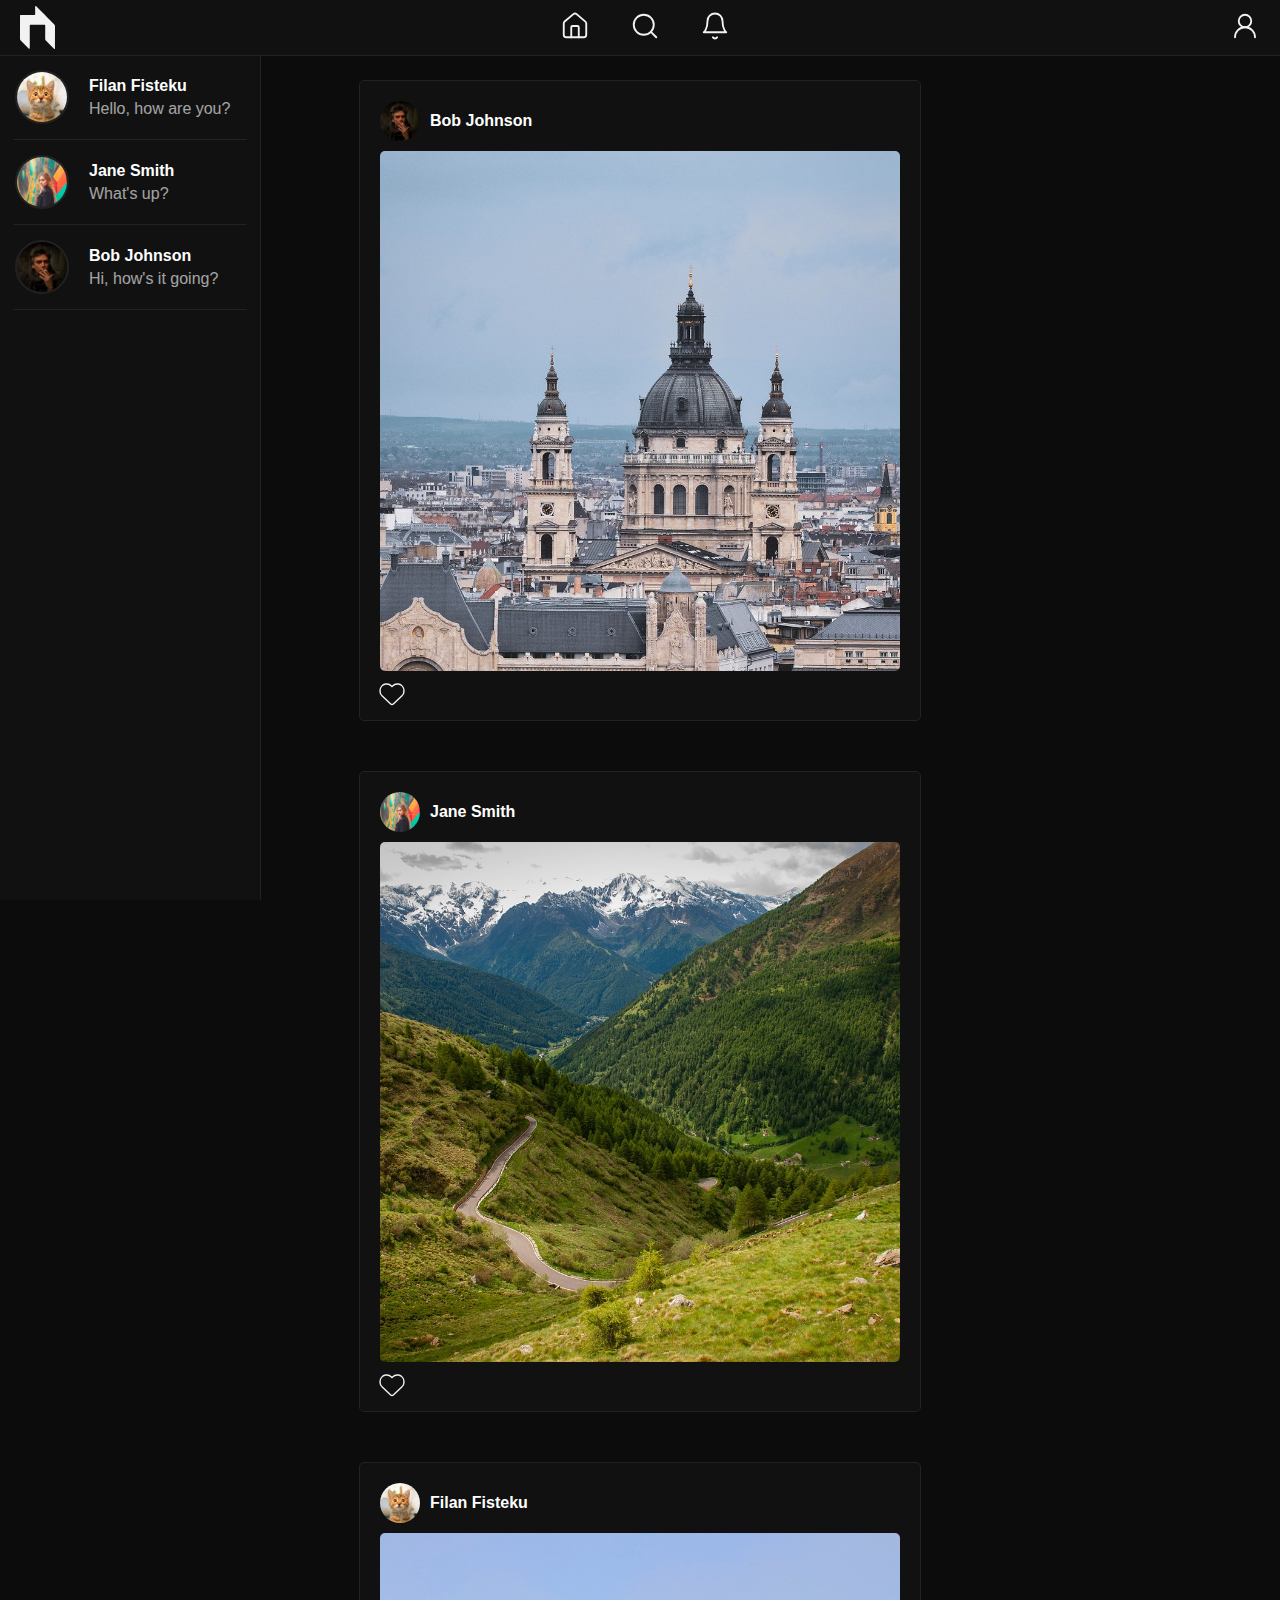
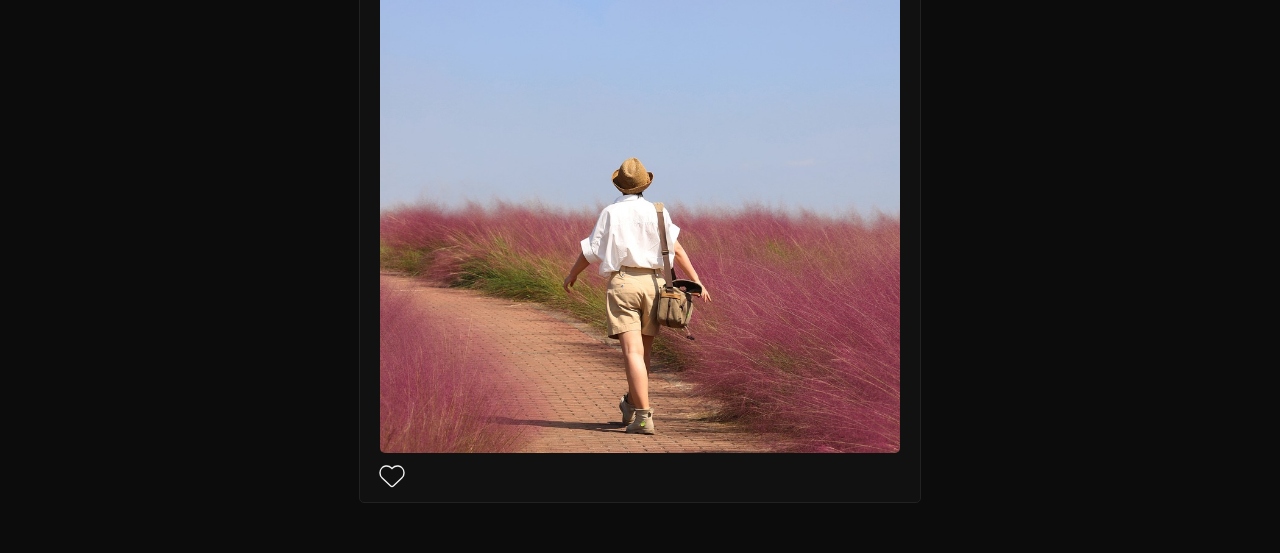
==== commit d63e4e92: "Merge branch 'main' of https://github.com/BABAROKA/mendax" ====
--- a/home/home.html
+++ b/home/home.html
@@ -6,26 +6,27 @@
         <script src="home.js"></script>
     </head>
     <header>
-        <img class="logo" src="../data/images/logo-gray.svg" alt="Logo">
+        <img draggable="false" class="logo" src="../data/images/logo-white.svg" alt="Logo">
+        <button class="messaging" onclick="showMessages()"><img draggable="false" src="../data/images/messages-white.svg" alt="Messages"></button>
         <nav class="nav-main">
             <ul class="nav-container">
-                <li><a href="home.html"><img src="../data/images/home-thin.svg" alt="Home"></a></li>
+                <li><a href="home.html"><img draggable="false" src="../data/images/home-white.svg" alt="Home"></a></li>
                 <li class="search">
-                    <button id="toggle-button" onclick="toggleSearch()"><img src="../data/images/search-thin.svg" alt="Search"></button>
+                    <button id="toggle-button" onclick="toggleSearch()"><img draggable="false" src="../data/images/search-white.svg" alt="Search"></button>
                     <input id="toggle-input" type="text" placeholder="Search">
                 </li>
-                <li><a href="home.html"><img src="../data/images/bell-thin.svg" alt="Notification"></a></li>
+                <li><a href="home.html"><img draggable="false" src="../data/images/bell-white.svg" alt="Notification"></a></li>
             </ul>
         </nav>
-        <a href="../profile/profile.html"><img class="profile" src="../data/images/profile-thin.svg" alt="Profile"></a>
+        <a href="../profile/profile.html"><img draggable="false" class="profile" src="../data/images/profile-white.svg" alt="Profile"></a>
     </header>
     <body>
         <div class="home">
-            <div class="messages">
+            <div class="messages" id="messages">
                 <ul>
                     <li>
                         <div class="user-info">
-                            <img src="../data/images/users/cat.jpg" alt="User 1" class="rounded-image">
+                            <img draggable="false" src="../data/images/users/cat.jpg" alt="User 1" class="rounded-image">
                             <div class="info">
                                 <p class="username">Filan Fisteku</p>
                                 <p class="last-text">Hello, how are you?</p>
@@ -36,7 +37,7 @@
                     
                     <li>
                         <div class="user-info">
-                            <img src="../data/images/users/portrait-woman.jpg" alt="User 2" class="rounded-image">
+                            <img draggable="false" src="../data/images/users/portrait-woman.jpg" alt="User 2" class="rounded-image">
                             <div class="info">
                                 <p class="username">Jane Smith</p>
                                 <p class="last-text">What's up?</p>
@@ -46,7 +47,7 @@
                     </li>
                     <li>
                         <div class="user-info">
-                            <img src="../data/images/users/portrait-man.jpg" alt="User 3" class="rounded-image">
+                            <img draggable="false" src="../data/images/users/portrait-man.jpg" alt="User 3" class="rounded-image">
                             <div class="info">
                                 <p class="username">Bob Johnson</p>
                                 <p class="last-text">Hi, how's it going?</p>
@@ -60,13 +61,13 @@
                 <div class="post">
                     <div class="post-header">
                         <div class="post-user">
-                            <img src="../data/images/users/portrait-man.jpg" alt="User 1">
+                            <img draggable="false" src="../data/images/users/portrait-man.jpg" alt="User 1">
                             <p class="username">Bob Johnson</p>
                         </div>
                     </div>
                     <div class="post-content">
-                        <div class="above-image"></div>
-                        <img src="../data/images/posts/architecture.jpg" alt="Post">
+                        <!-- <div class="above-image"></div> -->
+                        <img draggable="false" src="../data/images/posts/architecture.jpg" alt="Post">
                     </div>
                     <div class="actions">
                         <button onclick="like(this)" class="like" id="1">
@@ -79,13 +80,13 @@
                 <div class="post">
                     <div class="post-header">
                         <div class="post-user">
-                            <img src="../data/images/users/portrait-woman.jpg" alt="User 1">
+                            <img draggable="false" src="../data/images/users/portrait-woman.jpg" alt="User 1">
                             <p class="username">Jane Smith</p>
                         </div>
                     </div>
                     <div class="post-content">
-                        <div class="above-image"></div>
-                        <img src="../data/images/posts/nature (2).jpg" alt="Post">
+                        <!-- <div class="above-image"></div> -->
+                        <img draggable="false" src="../data/images/posts/nature (2).jpg" alt="Post">
                     </div>
                     <div class="actions">
                         <button onclick="like(this)" class="like" id="2">
@@ -98,13 +99,13 @@
                 <div class="post">
                     <div class="post-header">
                         <div class="post-user">
-                            <img src="../data/images/users/cat.jpg" alt="User 1">
+                            <img draggable="false" src="../data/images/users/cat.jpg" alt="User 1">
                             <p class="username">Filan Fisteku</p>
                         </div>
                     </div>
                     <div class="post-content">
-                        <div class="above-image"></div>
-                        <img src="../data/images/posts/nature.jpg" alt="Post">
+                        <!-- <div class="above-image"></div> -->
+                        <img draggable="false" src="../data/images/posts/nature.jpg" alt="Post">
                     </div>
                     <div class="actions">
                         <button onclick="like(this)" class="like" id="3">
--- a/home/home.css
+++ b/home/home.css
@@ -1,3 +1,13 @@
+:root {
+    --black: #0c0c0c;
+    --white: #fff;
+    --main-black: #111;
+    --secondary-black: #222;
+    --main-white: #f2f2f2;
+    --secondary-white: #e2e2e2;
+    --main-red: #b00000;
+}
+
 * {
     padding: 0;
     margin: 0;
@@ -5,16 +15,23 @@
 }
 
 header {
-    background-color: #f2f2f2;
+    background-color: var(--main-black);
     position: fixed;
     top: 0;
     width: 100%;
-    height: 50px;
+    height: 55px;
     display: flex;
     justify-content: space-between;
     align-items: center;
     z-index: 999;
-    box-shadow: #111 0px 0px 2px;
+    border-bottom: var(--secondary-black) solid 1px
+}
+
+img {
+    user-select: none;
+    -moz-user-select: none;
+    -webkit-user-select: none;
+    -ms-user-select: none;
 }
 
 .profile {
@@ -40,7 +57,6 @@
 
 .nav-container li a {
     text-decoration: none;
-    color: #111;
 }
 
 .search {
@@ -52,17 +68,23 @@
     display: none;
     width: 200px;
     height: 30px;
-    box-shadow: #111 0px 0px 2px;
-    border-radius: 20px;
+    border-radius: 5px;
     border: none;
     padding-left: 15px;
     outline: none;
     font-size: 18px;
-}
+    background-color: var(--main-white);
+}
+
+#toggle-input::placeholder {
+    color: var(--black);
+    opacity: 0.5;
+}
+
 #toggle-button{
     cursor: pointer;
     border: none;
-    background-color: #f2f2f2;
+    background-color: var(--main-black);
     transition: transform 0.1s ease;
 }
 
@@ -89,9 +111,24 @@
     padding-left: 20px;
 }
 
+.messaging {
+    display: none;
+    margin-left: 20px;
+    background-color: var(--main-black);
+    border: none;
+}
+
+.messaging img {
+    width: 30px;
+    transition: transform 0.1s ease;
+}
+
+.messaging img:hover {
+    transform: scale(1.15);
+}
 
 body {
-    background-color: #fff;
+    background-color: var(--black);
 }
 
 .home {
@@ -108,11 +145,13 @@
 }
 
 .post {
-    background-color: #f2f2f2;
+    width: 520px;
+    height: auto;
+    background-color: var(--main-black);
     padding: 20px;
     padding-bottom: 10px;
     border-radius: 5px;
-    box-shadow: #111 0px 0px 2px;
+    border: var(--secondary-black) solid 1px;
 }
 
 .post-header {
@@ -124,15 +163,11 @@
 
 .post-content img {
     object-fit: cover;
-    width: 35vw;
-    height: 35vw;
+    width: 100%;
+    aspect-ratio: 1/1;
     border-radius: 5px;
-}
-
-.above-image {
-    position: absolute;
-    width: 35vw;
-    height: 35vw;
+    margin-left: auto;
+    margin-left: auto;
 }
 
 .post-user {
@@ -150,12 +185,12 @@
 
 .like {
     cursor: pointer;
-    background-color: #f2f2f2;
+    background-color: var(--main-black);
     border: none;
     margin-top: 7px;
 }
 #likepath {
-    stroke: #111;
+    stroke: var(--main-white);
     stroke-width: 30px;
     fill: transparent;
     stroke-dasharray: 1600;
@@ -171,13 +206,14 @@
     position: fixed;
     left: 0;
     bottom: 0;
-    top: 50px;
-    width: 20vw;
-    box-shadow: #111 0px 0px 2px;
+    top: 55px;
+    width: 260px;
     overflow-y: scroll;
-    background-color: #f2f2f2;
+    background-color: var(--main-black);
     -ms-overflow-style: none;
     scrollbar-width: none;
+    border-right: var(--secondary-black) solid 1px;
+    transition: all 0.3s ease-in;
 }
 .messages::-webkit-scrollbar{ 
     display: none;
@@ -185,8 +221,8 @@
 
 .list-separator {
     width: 90%;
-    height: 2px;
-    background-color: #fff;
+    height: 1px;
+    background-color: var(--secondary-black);
     margin-left: auto;
     margin-right: auto;
     border-radius: 50px;
@@ -204,16 +240,17 @@
     width: 50px;
     height: 50px;
     border-radius: 50%;
-    border: #fff 2px solid;
+    border: var(--secondary-black) 2px solid;
 }
 
 .username {
     font-weight: bold;
     margin-right: 10px;
+    color: var(--white);
 }
 
 .last-text {
-    color: #222;
+    color: var(--secondary-white);
     opacity: 0.7;
 }
 
@@ -243,7 +280,6 @@
 
 @keyframes like {
     0% {
-        
         transform: scale(1);
     }
     50% {
@@ -251,26 +287,59 @@
         transform: scale(0.8);
     }
     100% {
-        stroke: red;
-        fill: red;
+        stroke: var(--main-red);
+        fill: var(--main-red);
         transform: scale(1);
     }
 }
 
 @keyframes dislike {
     0% {
-        fill: red;
-        stroke: red;
+        fill: var(--main-red);
+        stroke: var(--main-red);
         transform: scale(1);
     }
     50% {
-        fill: red;
-        stroke: red;
+        fill: var(--main-red);
+        stroke: var(--main-red);
         transform: scale(0.8);
     }
     100% {
-        stroke: #111;
+        stroke: var(--main-white);
         fill: transparent;
         transform: scale(1);
     }
+}
+
+@media only screen and (max-width: 1250px) {
+    .messages {
+        left: -260px;
+    }
+    .messaging {
+        display: block;
+    }
+    .logo {
+        display: none;
+    }
+}
+
+@media only screen and (max-width: 750px) {
+    .post {
+        width: 70vw;
+        height: auto;
+    }
+    .feed {
+        padding: 5px;
+        padding-top: 80px;
+    }
+}
+
+@media only screen and (max-width: 450px) {
+    /* .post {
+        width: 100vw;
+    } */
+    .feed {
+        padding: 5px;
+        padding-top: 80px;
+    }
 }